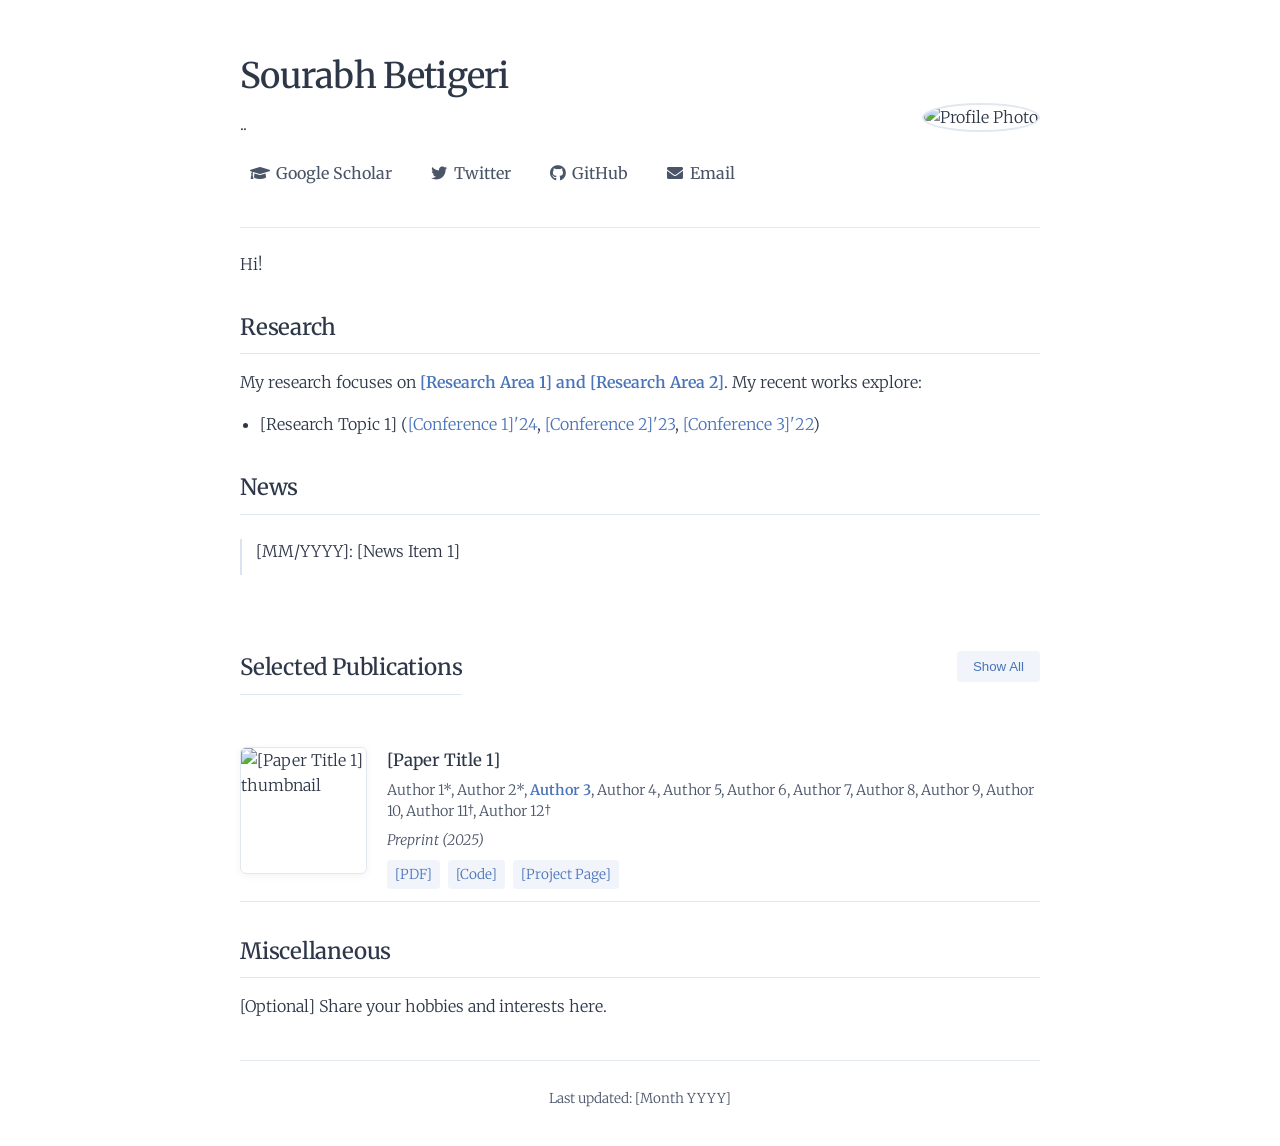
==== index.html @ 3e6705ff "Update index.html to simplify content Removed specific research topics and awards sections." ====
<!DOCTYPE html>
<html lang="en">
<head>
    <meta charset="UTF-8">
    <meta name="viewport" content="width=device-width, initial-scale=1.0">
    <meta name="description" content="Academic Homepage">
    <meta name="keywords" content="Computer Science, PhD Student, Research, Machine Learning, Robotics">
    <meta name="author" content="Anonymous">
    <meta property="og:title" content="Academic Homepage - PhD Student">
    <meta property="og:description" content="Research in computer science and related fields.">
    <meta property="og:type" content="website">
    <meta property="og:url" content="#">
    <meta name="twitter:card" content="summary">
    <meta name="twitter:creator" content="@anonymous">
    <title>Academic Homepage</title>
    <link rel="stylesheet" href="https://fonts.googleapis.com/css2?family=Merriweather:wght@300;400;500;600&display=swap">
    <link rel="stylesheet" href="https://cdnjs.cloudflare.com/ajax/libs/font-awesome/5.15.3/css/all.min.css">
    <link rel="stylesheet" href="styles.css">
</head>
<body id="top">
    <header>
        <div class="header-content">
            <h1>Sourabh Betigeri</h1>
            <p> .. </p>
            <div class="social-links-header">
                <a href="#"><i class="fas fa-graduation-cap"></i>Google Scholar</a>
                <a href="#"><i class="fab fa-twitter"></i>Twitter</a>
                <a href="#"><i class="fab fa-github"></i>GitHub</a>
                <a href="mailto:email@university.edu"><i class="fas fa-envelope"></i>Email</a>
            </div>
        </div>
        <div class="header-image">
            <img src="images/profile.jpg" alt="Profile Photo">
        </div>
    </header>

    <main>
        <section id="about">
            <p>Hi!</p>
        </section>

        <section id="research">
            <h2>Research</h2>
            <p>My research focuses on <strong>[Research Area 1] and [Research Area 2]</strong>. My recent works explore:</p>
            <ul>
                <li>[Research Topic 1] (<a href="#">[Conference 1]'24</a>, <a href="#">[Conference 2]'23</a>, <a href="#">[Conference 3]'22</a>)</li>
            </ul>
        </section>

        <section id="news">
            <h2>News</h2>
            <div class="news-container">
                <ul class="news-list">
                    <li>[MM/YYYY]: [News Item 1]</li>
                </ul>
            </div>
        </section>

        <section id="publications">
            <div class="publications-header">
                <h2 id="toggle-header">Selected Publications</h2>
                <button id="toggle-publications" class="toggle-publications">Show All</button>
            </div>
            <div id="publications-container">
                <!-- Publications will be dynamically loaded here -->
            </div>
        </section>

            </div>
        </section>

        <section id="miscellaneous">
            <h2>Miscellaneous</h2>
            <div class="misc-item">
                <p>[Optional] Share your hobbies and interests here.</p>
            </div>
        </section>
    </main>

    <footer>
        <p>Last updated: [Month YYYY] </p>
    </footer>

    <div id="imageModal" class="modal">
        <span class="modal-close" onclick="closeModal()">&times;</span>
        <img class="modal-content" id="modalImage">
    </div>
    <script src="scripts.js"></script>
</body>
</html>
---- styles.css ----
:root {
  --bg-color: #fff;
  --text-color: #2d3748;
  --text-secondary: #4a5568;
  --accent-color: #4a74b9;
  --accent-hover: #3a5c9e;
  --border-color: #e2e8f0;
  --shadow-color: rgba(0,0,0,0.05);
  --animation-offset: 3px;
  --transition-time: 0.3s;
}

body {
  font-family: 'Merriweather', Georgia, 'Times New Roman', serif;
  line-height: 1.6;
  max-width: 800px;
  margin: 0 auto;
  padding: 1.5rem;
  color: var(--text-color);
  background-color: var(--bg-color);
  font-weight: 300;
}

header {
  margin-bottom: 1.5rem;
  border-bottom: 1px solid var(--border-color);
  padding-bottom: 1rem;
  display: flex;
  align-items: center;
  justify-content: space-between;
}

.header-content {
  flex: 1;
}

.header-image img {
  width: 130px;
  height: 130px;
  object-fit: cover;
  border-radius: 50%;
  border: 2px solid var(--border-color);
  transition: transform var(--transition-time) ease, box-shadow var(--transition-time) ease;
}

.header-image img:hover {
  transform: scale(1.02);
  box-shadow: 0 5px 15px var(--shadow-color);
}

h1 {
  font-size: 2.2rem;
  font-weight: 500;
  margin-bottom: 0.25rem;
  letter-spacing: -0.02em;
}

h2 {
  font-size: 1.4rem;
  font-weight: 500;
  margin: 1.75rem 0 1rem;
  padding-bottom: 0.5rem;
  border-bottom: 1px solid var(--border-color);
  letter-spacing: -0.01em;
}

/* Navigation */
nav {
  margin-top: 1.5rem;
}

nav ul {
  list-style: none;
  padding: 0;
  display: flex;
  flex-wrap: wrap;
  gap: 1.25rem;
}

nav a, .social-links-header a {
  text-decoration: none;
  color: var(--text-secondary);
  transition: all var(--transition-time) ease;
  font-weight: 400;
  padding: 0.3rem 0.6rem;
  border-radius: 4px;
}

nav a:hover, .social-links-header a:hover {
  color: var(--accent-color);
  background-color: rgba(74, 116, 185, 0.08);
  transform: translateX(var(--animation-offset));
}

.social-links-header {
  display: flex;
  gap: 1.25rem;
  margin: 1.2rem 0;
}

.social-links-header a i {
  margin-right: 0.4rem;
}

/* Unified animation for elements (not sections) */
.publication-item, .award-item, .service-category, .misc-item, .news-list li {
  transition: transform var(--transition-time) ease;
}

.publication-item:hover, .award-item:hover, 
.service-category:hover, .misc-item:hover, .news-list li:hover {
  transform: translateX(var(--animation-offset));
}

/* Section animation */
@keyframes fadeIn {
  from {
    opacity: 0;
    transform: translateX(var(--animation-offset));
  }
  to {
    opacity: 1;
    transform: translateX(0);
  }
}

section {
  margin-bottom: 2rem;
  scroll-margin-top: 1rem;
  animation: fadeIn 0.8s ease-out;
  width: 100%;
}

/* Publication styles */
.publications-header {
  display: flex;
  justify-content: space-between;
  align-items: center;
  margin-bottom: 1.5rem;
}

.toggle-publications {
  background-color: rgba(74, 116, 185, 0.08);
  color: var(--accent-color);
  border: none;
  padding: 0.5rem 1rem;
  border-radius: 4px;
  cursor: pointer;
  font-weight: 500;
  transition: all var(--transition-time) ease;
}

.toggle-publications:hover {
  background-color: var(--accent-color);
  color: white;
}

.publication-item {
  margin-bottom: 1.5rem;
  padding: 0.75rem 0;
  border-bottom: 1px solid var(--border-color);
  display: flex;
  gap: 1.25rem;
}

.pub-thumbnail {
  width: 125px;
  height: 125px;
  flex-shrink: 0;
  border: 1px solid var(--border-color);
  overflow: hidden;
  cursor: pointer;
  position: relative;
  border-radius: 6px;
  box-shadow: 0 2px 8px var(--shadow-color);
}

.pub-thumbnail img {
  width: 100%;
  height: 100%;
  object-fit: cover;
  transition: transform var(--transition-time) ease;
}

.pub-thumbnail:hover img {
  transform: scale(1.08);
}

.pub-content {
  flex: 1;
}

.pub-title {
  font-weight: 500;
  margin-bottom: 0.4rem;
  font-size: 1.05rem;
}

.pub-authors {
  font-size: 0.9rem;
  margin-bottom: 0.4rem;
  color: var(--text-secondary);
  line-height: 1.5;
}

.highlight-name {
  font-weight: 600;
  color: var(--accent-color);
}

.pub-venue-container {
  display: flex;
  flex-wrap: wrap;
  align-items: center;
  gap: 0.75rem;
  margin-bottom: 0.5rem;
}

.pub-venue {
  font-size: 0.9rem;
  font-style: italic;
  color: var(--text-secondary);
}

.pub-award {
  font-size: 0.85rem;
  font-weight: 500;
  color: #fff;
  background-color: var(--accent-color);
  padding: 0.15rem 0.5rem;
  border-radius: 4px;
  display: inline-block;
  box-shadow: 0 1px 3px rgba(0,0,0,0.1);
  white-space: nowrap;
  animation: pulse 2s infinite;
}

@keyframes pulse {
  0% {
    box-shadow: 0 0 0 0 rgba(74, 116, 185, 0.4);
  }
  70% {
    box-shadow: 0 0 0 6px rgba(74, 116, 185, 0);
  }
  100% {
    box-shadow: 0 0 0 0 rgba(74, 116, 185, 0);
  }
}

.pub-links {
  font-size: 0.85rem;
  display: flex;
  flex-wrap: wrap;
  gap: 0.5rem;
}

.pub-links a {
  color: var(--accent-color);
  transition: all var(--transition-time) ease;
  padding: 0.2rem 0.5rem;
  border-radius: 4px;
  background-color: rgba(74, 116, 185, 0.08);
}

.pub-links a:hover {
  color: #fff;
  background-color: var(--accent-color);
  transform: translateX(3px);
  box-shadow: 0 2px 5px rgba(74, 116, 185, 0.2);
}

/* Awards section */
.award-item {
  display: flex;
  align-items: baseline;
  margin-bottom: 0.1rem;
}

.award-year {
  font-weight: 500;
  color: var(--accent-color);
  flex: 0 0 80px;
}

.award-desc {
  flex: 1;
}

.award-desc small {
  font-size: 0.85rem;
  color: var(--text-secondary);
  margin-left: 0.5rem;
}

/* News section */
.news-container {
  max-height: 300px;
  overflow-y: auto;
  scrollbar-width: none;
  -ms-overflow-style: none;
}

.news-container::-webkit-scrollbar {
  display: none;
}

.news-list {
  padding-left: 0;
  list-style-type: none;
  margin: 0.5rem 0;
}

.news-list li {
  margin-bottom: 0.9rem;
  padding-left: 0.9rem;
  border-left: 2px solid rgba(74, 116, 185, 0.2);
  padding-bottom: 0.7rem;
}

.news-list li:hover {
  border-left-color: var(--accent-color);
}

/* Services and misc */
.service-title {
  font-weight: 500;
  margin-bottom: 0.35rem;
  color: var(--accent-color);
}

.service-category p, .misc-item p {
  margin: 0.25rem 0 0.75rem;
}

/* Footer */
footer {
  margin-top: 2.5rem;
  padding-top: 1.2rem;
  border-top: 1px solid var(--border-color);
  font-size: 0.85rem;
  color: var(--text-secondary);
  text-align: center;
}

/* Generic styles */
a {
  color: var(--accent-color);
  text-decoration: none;
  transition: color var(--transition-time) ease;
}

a:hover {
  color: var(--accent-hover);
}

em {
  font-style: italic;
  color: var(--text-secondary);
}

ul {
  padding-left: 1.25rem;
}

p {
  margin: 0.5rem 0 0.75rem;
}

strong {
  font-weight: 600;
  color: var(--accent-color);
}

/* Modal styles */
.modal {
  display: none;
  position: fixed;
  z-index: 1000;
  padding-top: 100px;
  left: 0;
  top: 0;
  width: 100%;
  height: 100%;
  overflow: auto;
  background-color: rgba(0,0,0,0.85);
  transition: opacity var(--transition-time);
  opacity: 0;
}

.modal.show {
  opacity: 1;
}

.modal-content {
  margin: auto;
  display: block;
  max-width: 85%;
  max-height: 85%;
  border-radius: 4px;
  box-shadow: 0 10px 25px rgba(0,0,0,0.3);
  animation: zoom var(--transition-time) ease-out;
}

@keyframes zoom {
  from {
    transform: scale(0.8);
    opacity: 0;
  }
  to {
    transform: scale(1);
    opacity: 1;
  }
}

.modal-close {
  position: absolute;
  top: 15px;
  right: 35px;
  color: #f1f1f1;
  font-size: 35px;
  font-weight: normal;
  cursor: pointer;
  transition: color var(--transition-time);
  opacity: 0.8;
}

.modal-close:hover {
  color: #fff;
  opacity: 1;
  transform: scale(1.1);
}

/* Responsive design fixes */
@media (max-width: 768px) {
  /* Make header stack vertically on mobile */
  header {
    flex-direction: column-reverse;
    align-items: center;
    text-align: center;
    gap: 1rem;
  }

  /* Center social links on mobile */
  .social-links-header {
    flex-wrap: wrap;
    justify-content: center;
  }

  /* Disable right-moving hover animations on mobile */
  .publication-item:hover, .award-item:hover, 
  .service-category:hover, .misc-item:hover, .news-list li:hover,
  nav a:hover, .social-links-header a:hover, .pub-links a:hover {
    transform: none !important;
  }
}
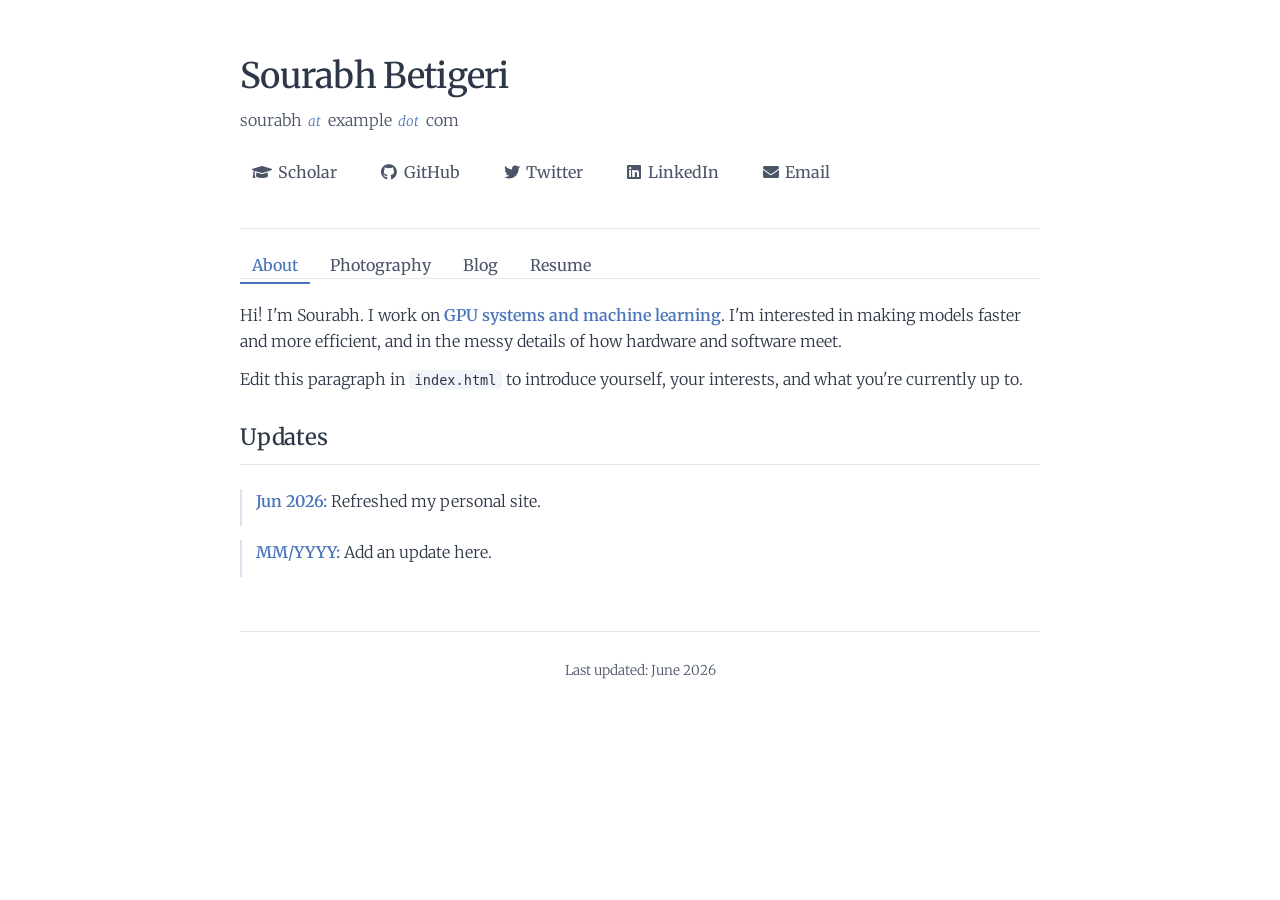
==== commit 0675b1ae: "Refine site: nav tabs, photography, blog, resume; remove research Add About/Photography/Blog/Resume " ====
--- a/index.html
+++ b/index.html
@@ -3,16 +3,16 @@
 <head>
     <meta charset="UTF-8">
     <meta name="viewport" content="width=device-width, initial-scale=1.0">
-    <meta name="description" content="Academic Homepage">
-    <meta name="keywords" content="Computer Science, PhD Student, Research, Machine Learning, Robotics">
-    <meta name="author" content="Anonymous">
-    <meta property="og:title" content="Academic Homepage - PhD Student">
-    <meta property="og:description" content="Research in computer science and related fields.">
+    <meta name="description" content="Sourabh Betigeri — personal homepage: photography, blog, and resume.">
+    <meta name="keywords" content="Sourabh Betigeri, GPU, Machine Learning, Systems, Photography">
+    <meta name="author" content="Sourabh Betigeri">
+    <meta property="og:title" content="Sourabh Betigeri">
+    <meta property="og:description" content="Photography, writing, and more.">
     <meta property="og:type" content="website">
-    <meta property="og:url" content="#">
+    <meta property="og:url" content="https://sourabhuday.github.io/">
     <meta name="twitter:card" content="summary">
-    <meta name="twitter:creator" content="@anonymous">
-    <title>Academic Homepage</title>
+    <title>Sourabh Betigeri</title>
+    <link rel="preconnect" href="https://fonts.googleapis.com">
     <link rel="stylesheet" href="https://fonts.googleapis.com/css2?family=Merriweather:wght@300;400;500;600&display=swap">
     <link rel="stylesheet" href="https://cdnjs.cloudflare.com/ajax/libs/font-awesome/5.15.3/css/all.min.css">
     <link rel="stylesheet" href="styles.css">
@@ -21,69 +21,117 @@
     <header>
         <div class="header-content">
             <h1>Sourabh Betigeri</h1>
-            <p> .. </p>
+            <p class="subtitle">sourabh <span class="at">at</span> example <span class="at">dot</span> com</p>
             <div class="social-links-header">
-                <a href="#"><i class="fas fa-graduation-cap"></i>Google Scholar</a>
-                <a href="#"><i class="fab fa-twitter"></i>Twitter</a>
-                <a href="#"><i class="fab fa-github"></i>GitHub</a>
-                <a href="mailto:email@university.edu"><i class="fas fa-envelope"></i>Email</a>
+                <a href="https://scholar.google.com/" target="_blank" rel="noopener"><i class="fas fa-graduation-cap"></i>Scholar</a>
+                <a href="https://github.com/sourabhuday" target="_blank" rel="noopener"><i class="fab fa-github"></i>GitHub</a>
+                <a href="https://twitter.com/" target="_blank" rel="noopener"><i class="fab fa-twitter"></i>Twitter</a>
+                <a href="https://www.linkedin.com/" target="_blank" rel="noopener"><i class="fab fa-linkedin"></i>LinkedIn</a>
+                <a href="mailto:sourabh@example.com"><i class="fas fa-envelope"></i>Email</a>
             </div>
         </div>
         <div class="header-image">
-            <img src="images/profile.jpg" alt="Profile Photo">
+            <img src="images/profile.jpg" alt="Sourabh Betigeri" onerror="this.style.display='none'">
         </div>
     </header>
 
+    <nav>
+        <ul>
+            <li><a href="#about" class="nav-link active" data-tab="about">About</a></li>
+            <li><a href="#photography" class="nav-link" data-tab="photography">Photography</a></li>
+            <li><a href="#blog" class="nav-link" data-tab="blog">Blog</a></li>
+            <li><a href="#resume" class="nav-link" data-tab="resume">Resume</a></li>
+        </ul>
+    </nav>
+
     <main>
-        <section id="about">
-            <p>Hi!</p>
-        </section>
+        <!-- ABOUT -->
+        <section id="about" class="tab-panel active">
+            <p>Hi! I'm Sourabh. I work on <strong>GPU systems and machine learning</strong>. I'm
+            interested in making models faster and more efficient, and in the messy details
+            of how hardware and software meet.</p>
+            <p>Edit this paragraph in <code>index.html</code> to introduce yourself, your interests,
+            and what you're currently up to.</p>
 
-        <section id="research">
-            <h2>Research</h2>
-            <p>My research focuses on <strong>[Research Area 1] and [Research Area 2]</strong>. My recent works explore:</p>
-            <ul>
-                <li>[Research Topic 1] (<a href="#">[Conference 1]'24</a>, <a href="#">[Conference 2]'23</a>, <a href="#">[Conference 3]'22</a>)</li>
-            </ul>
-        </section>
-
-        <section id="news">
-            <h2>News</h2>
+            <h2>Updates</h2>
             <div class="news-container">
                 <ul class="news-list">
-                    <li>[MM/YYYY]: [News Item 1]</li>
+                    <li><strong>Jun 2026:</strong> Refreshed my personal site.</li>
+                    <li><strong>MM/YYYY:</strong> Add an update here.</li>
                 </ul>
             </div>
         </section>
 
-        <section id="publications">
-            <div class="publications-header">
-                <h2 id="toggle-header">Selected Publications</h2>
-                <button id="toggle-publications" class="toggle-publications">Show All</button>
-            </div>
-            <div id="publications-container">
-                <!-- Publications will be dynamically loaded here -->
+        <!-- PHOTOGRAPHY -->
+        <section id="photography" class="tab-panel">
+            <h2>Photography</h2>
+            <p>A few photos I've taken. Drop your images in <code>images/photos/</code> and list
+            them in <code>photos.json</code>.</p>
+            <div id="photo-grid" class="photo-grid">
+                <!-- Photos loaded dynamically from photos.json -->
             </div>
         </section>
 
+        <!-- BLOG -->
+        <section id="blog" class="tab-panel">
+            <h2>Blog</h2>
+            <p>Notes and writing. Add posts in <code>blog.json</code>.</p>
+            <div id="blog-list" class="blog-list">
+                <!-- Blog posts loaded dynamically from blog.json -->
             </div>
         </section>
 
-        <section id="miscellaneous">
-            <h2>Miscellaneous</h2>
-            <div class="misc-item">
-                <p>[Optional] Share your hobbies and interests here.</p>
+        <!-- RESUME -->
+        <section id="resume" class="tab-panel">
+            <div class="publications-header">
+                <h2>Resume</h2>
+                <a class="toggle-publications" href="files/resume.pdf" target="_blank" rel="noopener">
+                    <i class="fas fa-file-pdf"></i>&nbsp;Download PDF
+                </a>
+            </div>
+
+            <h3 class="resume-section-title">Education</h3>
+            <div class="resume-item">
+                <div class="resume-row">
+                    <span class="resume-role">B.S. in Computer Science</span>
+                    <span class="resume-date">20XX – 20XX</span>
+                </div>
+                <div class="resume-org">University Name</div>
+                <p class="resume-desc">Relevant coursework, honors, or a one-line description.</p>
+            </div>
+
+            <h3 class="resume-section-title">Experience</h3>
+            <div class="resume-item">
+                <div class="resume-row">
+                    <span class="resume-role">Role / Title</span>
+                    <span class="resume-date">Mon 20XX – Present</span>
+                </div>
+                <div class="resume-org">Company / Lab</div>
+                <ul class="resume-bullets">
+                    <li>What you built or researched, and the impact.</li>
+                    <li>Another notable contribution.</li>
+                </ul>
+            </div>
+
+            <h3 class="resume-section-title">Skills</h3>
+            <div class="resume-skills">
+                <span class="skill-tag">CUDA</span>
+                <span class="skill-tag">PyTorch</span>
+                <span class="skill-tag">Python</span>
+                <span class="skill-tag">C++</span>
+                <span class="skill-tag">Triton</span>
             </div>
         </section>
     </main>
 
     <footer>
-        <p>Last updated: [Month YYYY] </p>
+        <p>Last updated: June 2026</p>
     </footer>
 
     <div id="imageModal" class="modal">
         <span class="modal-close" onclick="closeModal()">&times;</span>
         <img class="modal-content" id="modalImage">
+        <div id="modalCaption" class="modal-caption"></div>
     </div>
     <script src="scripts.js"></script>
 </body>
--- a/styles.css
+++ b/styles.css
@@ -64,17 +64,36 @@
   letter-spacing: -0.01em;
 }
 
+.subtitle {
+  color: var(--text-secondary);
+  font-size: 1rem;
+  margin: 0.1rem 0 0.4rem;
+}
+
+.subtitle .at {
+  font-style: italic;
+  font-size: 0.85em;
+  color: var(--accent-color);
+  margin: 0 0.15rem;
+}
+
 /* Navigation */
 nav {
-  margin-top: 1.5rem;
+  margin: 0.5rem 0 1.5rem;
+  border-bottom: 1px solid var(--border-color);
+  position: sticky;
+  top: 0;
+  background-color: var(--bg-color);
+  z-index: 50;
 }
 
 nav ul {
   list-style: none;
   padding: 0;
+  margin: 0;
   display: flex;
   flex-wrap: wrap;
-  gap: 1.25rem;
+  gap: 0.5rem;
 }
 
 nav a, .social-links-header a {
@@ -82,14 +101,40 @@
   color: var(--text-secondary);
   transition: all var(--transition-time) ease;
   font-weight: 400;
-  padding: 0.3rem 0.6rem;
+  padding: 0.45rem 0.75rem;
   border-radius: 4px;
 }
 
-nav a:hover, .social-links-header a:hover {
+.social-links-header a:hover {
   color: var(--accent-color);
   background-color: rgba(74, 116, 185, 0.08);
   transform: translateX(var(--animation-offset));
+}
+
+nav a.nav-link {
+  border-bottom: 2px solid transparent;
+  border-radius: 4px 4px 0 0;
+}
+
+nav a.nav-link:hover {
+  color: var(--accent-color);
+  background-color: rgba(74, 116, 185, 0.08);
+}
+
+nav a.nav-link.active {
+  color: var(--accent-color);
+  font-weight: 500;
+  border-bottom-color: var(--accent-color);
+}
+
+/* Tab panels */
+.tab-panel {
+  display: none;
+}
+
+.tab-panel.active {
+  display: block;
+  animation: fadeIn 0.5s ease-out;
 }
 
 .social-links-header {
@@ -430,6 +475,183 @@
   transform: scale(1.1);
 }
 
+/* Photography grid */
+.photo-grid {
+  display: grid;
+  grid-template-columns: repeat(auto-fill, minmax(180px, 1fr));
+  gap: 0.75rem;
+  margin-top: 1.25rem;
+}
+
+.photo-item {
+  position: relative;
+  overflow: hidden;
+  border-radius: 6px;
+  cursor: pointer;
+  aspect-ratio: 1 / 1;
+  box-shadow: 0 2px 8px var(--shadow-color);
+  border: 1px solid var(--border-color);
+}
+
+.photo-item img {
+  width: 100%;
+  height: 100%;
+  object-fit: cover;
+  transition: transform var(--transition-time) ease;
+  display: block;
+}
+
+.photo-item:hover img {
+  transform: scale(1.06);
+}
+
+.photo-item .photo-caption {
+  position: absolute;
+  left: 0;
+  right: 0;
+  bottom: 0;
+  padding: 0.5rem 0.6rem;
+  font-size: 0.78rem;
+  color: #fff;
+  background: linear-gradient(transparent, rgba(0,0,0,0.65));
+  opacity: 0;
+  transition: opacity var(--transition-time) ease;
+}
+
+.photo-item:hover .photo-caption {
+  opacity: 1;
+}
+
+/* Blog list */
+.blog-list {
+  margin-top: 1.25rem;
+}
+
+.blog-post {
+  padding: 1rem 0;
+  border-bottom: 1px solid var(--border-color);
+  transition: transform var(--transition-time) ease;
+}
+
+.blog-post:hover {
+  transform: translateX(var(--animation-offset));
+}
+
+.blog-post .blog-date {
+  font-size: 0.82rem;
+  color: var(--text-secondary);
+  font-style: italic;
+}
+
+.blog-post .blog-title {
+  font-size: 1.1rem;
+  font-weight: 500;
+  margin: 0.2rem 0 0.4rem;
+}
+
+.blog-post .blog-title a {
+  color: var(--text-color);
+}
+
+.blog-post .blog-title a:hover {
+  color: var(--accent-color);
+}
+
+.blog-post .blog-excerpt {
+  font-size: 0.92rem;
+  color: var(--text-secondary);
+  margin: 0;
+}
+
+/* Resume */
+.resume-section-title {
+  font-size: 1.1rem;
+  font-weight: 500;
+  color: var(--accent-color);
+  margin: 1.5rem 0 0.75rem;
+}
+
+.resume-item {
+  margin-bottom: 1.25rem;
+  padding-left: 0.9rem;
+  border-left: 2px solid rgba(74, 116, 185, 0.2);
+  transition: border-left-color var(--transition-time) ease;
+}
+
+.resume-item:hover {
+  border-left-color: var(--accent-color);
+}
+
+.resume-row {
+  display: flex;
+  justify-content: space-between;
+  flex-wrap: wrap;
+  gap: 0.5rem;
+}
+
+.resume-role {
+  font-weight: 500;
+}
+
+.resume-date {
+  font-size: 0.85rem;
+  color: var(--text-secondary);
+  font-style: italic;
+}
+
+.resume-org {
+  font-size: 0.92rem;
+  color: var(--text-secondary);
+  margin-bottom: 0.3rem;
+}
+
+.resume-desc {
+  margin: 0.2rem 0 0;
+  font-size: 0.92rem;
+}
+
+.resume-bullets {
+  margin: 0.3rem 0 0;
+  font-size: 0.92rem;
+}
+
+.resume-skills {
+  display: flex;
+  flex-wrap: wrap;
+  gap: 0.5rem;
+}
+
+.skill-tag {
+  font-size: 0.85rem;
+  padding: 0.25rem 0.65rem;
+  border-radius: 999px;
+  background-color: rgba(74, 116, 185, 0.08);
+  color: var(--accent-color);
+  border: 1px solid rgba(74, 116, 185, 0.2);
+}
+
+.modal-caption {
+  margin: 0.8rem auto;
+  display: block;
+  width: 80%;
+  max-width: 700px;
+  text-align: center;
+  color: #f1f1f1;
+  font-size: 0.9rem;
+}
+
+h3 {
+  font-weight: 500;
+}
+
+code {
+  font-family: ui-monospace, SFMono-Regular, Menlo, Consolas, monospace;
+  font-size: 0.85em;
+  background-color: rgba(74, 116, 185, 0.08);
+  padding: 0.1rem 0.35rem;
+  border-radius: 4px;
+}
+
 /* Responsive design fixes */
 @media (max-width: 768px) {
   /* Make header stack vertically on mobile */
@@ -449,7 +671,23 @@
   /* Disable right-moving hover animations on mobile */
   .publication-item:hover, .award-item:hover, 
   .service-category:hover, .misc-item:hover, .news-list li:hover,
-  nav a:hover, .social-links-header a:hover, .pub-links a:hover {
+  nav a:hover, .social-links-header a:hover, .pub-links a:hover,
+  .blog-post:hover {
     transform: none !important;
   }
-}
+
+  nav ul {
+    overflow-x: auto;
+    flex-wrap: nowrap;
+    -webkit-overflow-scrolling: touch;
+    scrollbar-width: none;
+  }
+
+  nav ul::-webkit-scrollbar {
+    display: none;
+  }
+
+  .photo-grid {
+    grid-template-columns: repeat(auto-fill, minmax(140px, 1fr));
+  }
+}
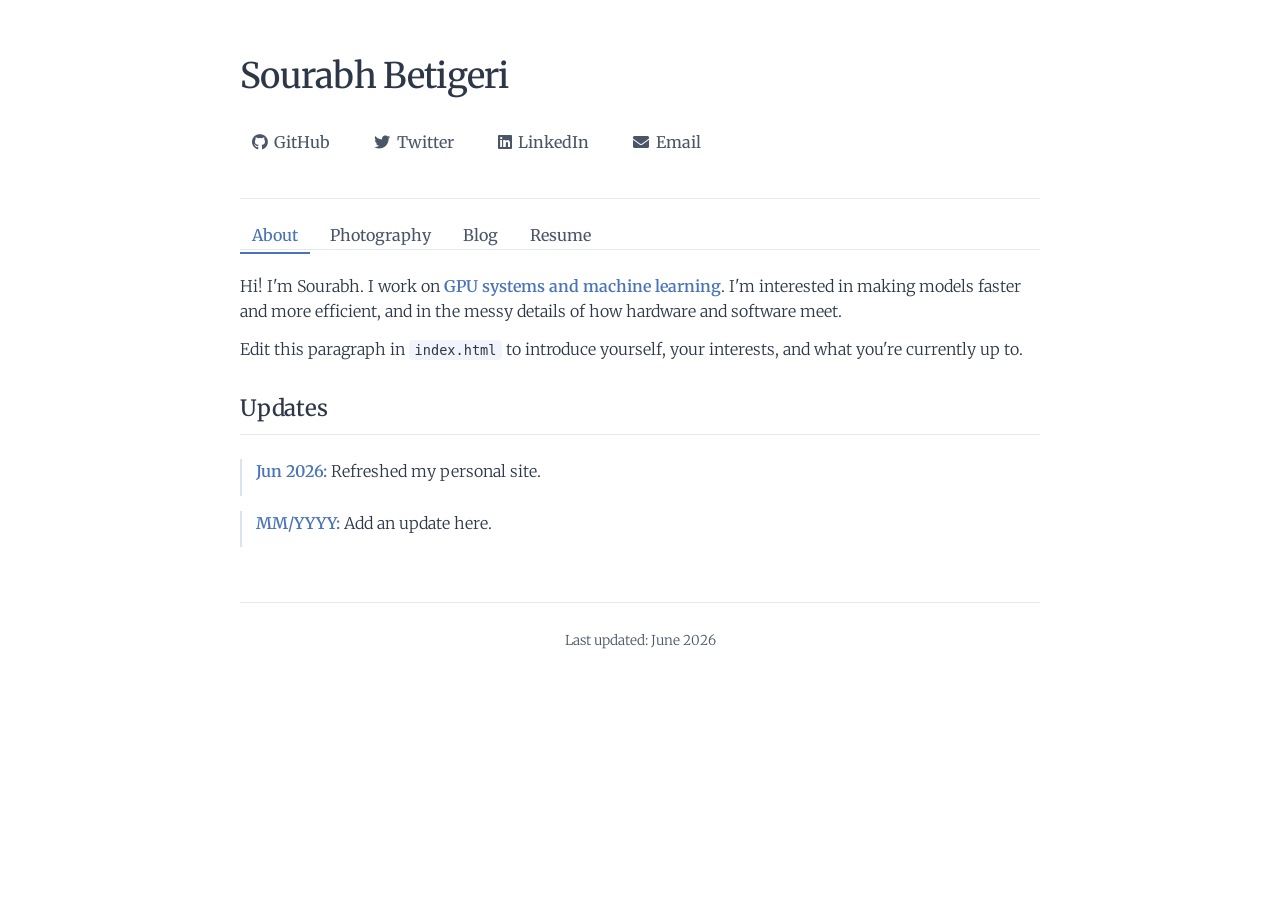
==== commit b2eaaf7c: "Remove placeholder email and Scholar link from header Co-authored-by: Cursor <cursoragent@cursor.com" ====
--- a/index.html
+++ b/index.html
@@ -21,9 +21,7 @@
     <header>
         <div class="header-content">
             <h1>Sourabh Betigeri</h1>
-            <p class="subtitle">sourabh <span class="at">at</span> example <span class="at">dot</span> com</p>
             <div class="social-links-header">
-                <a href="https://scholar.google.com/" target="_blank" rel="noopener"><i class="fas fa-graduation-cap"></i>Scholar</a>
                 <a href="https://github.com/sourabhuday" target="_blank" rel="noopener"><i class="fab fa-github"></i>GitHub</a>
                 <a href="https://twitter.com/" target="_blank" rel="noopener"><i class="fab fa-twitter"></i>Twitter</a>
                 <a href="https://www.linkedin.com/" target="_blank" rel="noopener"><i class="fab fa-linkedin"></i>LinkedIn</a>
--- a/styles.css
+++ b/styles.css
@@ -563,6 +563,119 @@
   margin: 0;
 }
 
+/* Books from around the world (blog post) */
+.post-back {
+  font-size: 0.9rem;
+  margin: 0.25rem 0 0.5rem;
+}
+
+.books-list {
+  margin-top: 1.5rem;
+}
+
+.book-entry {
+  display: flex;
+  gap: 1.1rem;
+  align-items: baseline;
+  padding: 0.9rem 0;
+  border-bottom: 1px solid var(--border-color);
+  transition: transform var(--transition-time) ease;
+}
+
+.book-entry:hover {
+  transform: translateX(var(--animation-offset));
+}
+
+.book-letter {
+  flex: 0 0 2.2rem;
+  font-size: 1.8rem;
+  font-weight: 600;
+  color: var(--accent-color);
+  line-height: 1;
+  text-align: center;
+}
+
+.book-body {
+  flex: 1;
+}
+
+.book-country {
+  font-size: 0.8rem;
+  text-transform: uppercase;
+  letter-spacing: 0.05em;
+  color: var(--text-secondary);
+  margin-bottom: 0.15rem;
+}
+
+.book-title-line {
+  font-size: 1.05rem;
+  font-weight: 500;
+}
+
+.book-note {
+  margin: 0.3rem 0 0;
+  font-size: 0.92rem;
+  color: var(--text-secondary);
+}
+
+/* Movie notes (blog post) */
+.movie-list {
+  margin: 0.25rem 0 0.5rem;
+}
+
+.movie-item {
+  padding: 0.7rem 0;
+  border-bottom: 1px solid var(--border-color);
+  padding-left: 0.9rem;
+  border-left: 2px solid rgba(74, 116, 185, 0.2);
+  margin-bottom: 0.2rem;
+  transition: border-left-color var(--transition-time) ease;
+}
+
+.movie-item:hover {
+  border-left-color: var(--accent-color);
+}
+
+.movie-head {
+  display: flex;
+  flex-wrap: wrap;
+  align-items: baseline;
+  gap: 0.5rem;
+}
+
+.movie-title {
+  font-weight: 500;
+  font-size: 1.02rem;
+}
+
+.movie-year {
+  font-size: 0.88rem;
+  color: var(--text-secondary);
+}
+
+.movie-rating {
+  font-size: 0.78rem;
+  font-weight: 500;
+  color: #fff;
+  background-color: var(--accent-color);
+  padding: 0.1rem 0.5rem;
+  border-radius: 999px;
+  margin-left: auto;
+}
+
+.movie-note {
+  margin: 0.3rem 0 0;
+  font-size: 0.92rem;
+  color: var(--text-secondary);
+}
+
+.movie-empty {
+  font-size: 0.92rem;
+  color: var(--text-secondary);
+  font-style: italic;
+  margin: 0.25rem 0 0.5rem;
+}
+
 /* Resume */
 .resume-section-title {
   font-size: 1.1rem;
@@ -672,7 +785,7 @@
   .publication-item:hover, .award-item:hover, 
   .service-category:hover, .misc-item:hover, .news-list li:hover,
   nav a:hover, .social-links-header a:hover, .pub-links a:hover,
-  .blog-post:hover {
+  .blog-post:hover, .book-entry:hover {
     transform: none !important;
   }
 
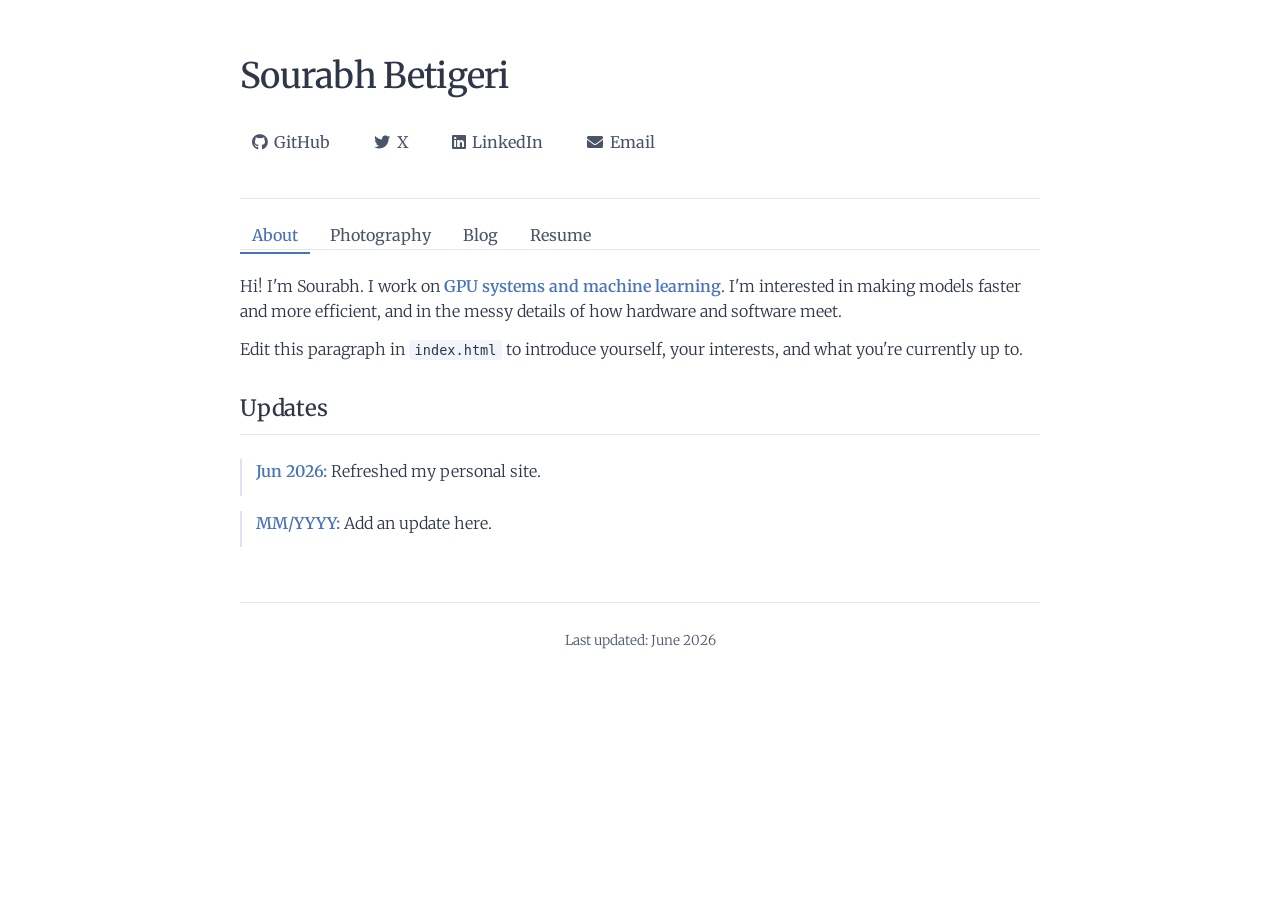
==== commit 7243151b: "Add real X and LinkedIn links to header Co-authored-by: Cursor <cursoragent@cursor.com>" ====
--- a/index.html
+++ b/index.html
@@ -23,8 +23,8 @@
             <h1>Sourabh Betigeri</h1>
             <div class="social-links-header">
                 <a href="https://github.com/sourabhuday" target="_blank" rel="noopener"><i class="fab fa-github"></i>GitHub</a>
-                <a href="https://twitter.com/" target="_blank" rel="noopener"><i class="fab fa-twitter"></i>Twitter</a>
-                <a href="https://www.linkedin.com/" target="_blank" rel="noopener"><i class="fab fa-linkedin"></i>LinkedIn</a>
+                <a href="https://x.com/amongothernews" target="_blank" rel="noopener"><i class="fab fa-twitter"></i>X</a>
+                <a href="https://www.linkedin.com/in/sourabh-betigeri/" target="_blank" rel="noopener"><i class="fab fa-linkedin"></i>LinkedIn</a>
                 <a href="mailto:sourabh@example.com"><i class="fas fa-envelope"></i>Email</a>
             </div>
         </div>
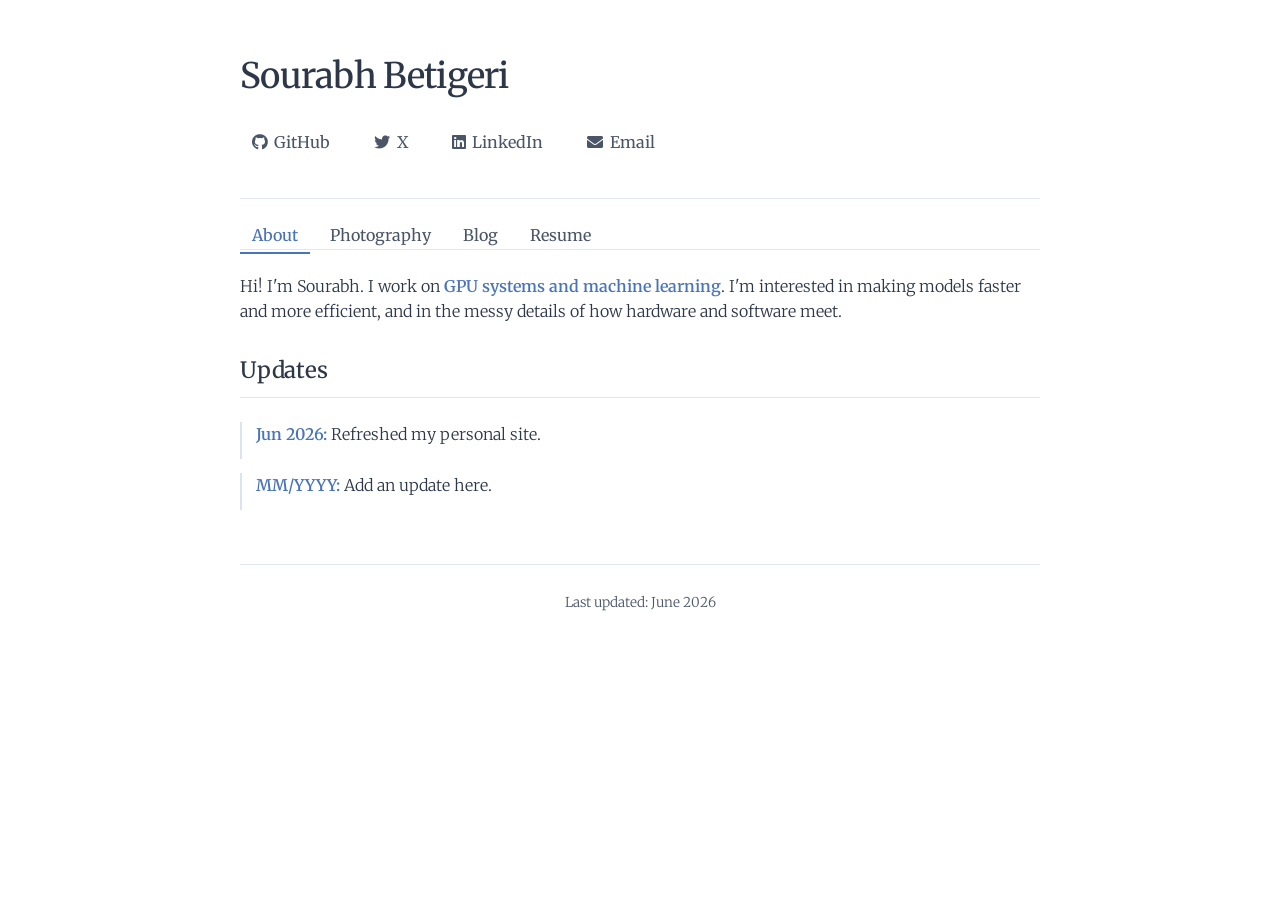
==== commit 5e15fe7a: "Update About intro and Books post date Co-authored-by: Cursor <cursoragent@cursor.com>" ====
--- a/index.html
+++ b/index.html
@@ -25,7 +25,7 @@
                 <a href="https://github.com/sourabhuday" target="_blank" rel="noopener"><i class="fab fa-github"></i>GitHub</a>
                 <a href="https://x.com/amongothernews" target="_blank" rel="noopener"><i class="fab fa-twitter"></i>X</a>
                 <a href="https://www.linkedin.com/in/sourabh-betigeri/" target="_blank" rel="noopener"><i class="fab fa-linkedin"></i>LinkedIn</a>
-                <a href="mailto:sourabh@example.com"><i class="fas fa-envelope"></i>Email</a>
+                <a href="mailto:sourabhbetigeri@gmail.com"><i class="fas fa-envelope"></i>Email</a>
             </div>
         </div>
         <div class="header-image">
@@ -48,8 +48,6 @@
             <p>Hi! I'm Sourabh. I work on <strong>GPU systems and machine learning</strong>. I'm
             interested in making models faster and more efficient, and in the messy details
             of how hardware and software meet.</p>
-            <p>Edit this paragraph in <code>index.html</code> to introduce yourself, your interests,
-            and what you're currently up to.</p>
 
             <h2>Updates</h2>
             <div class="news-container">
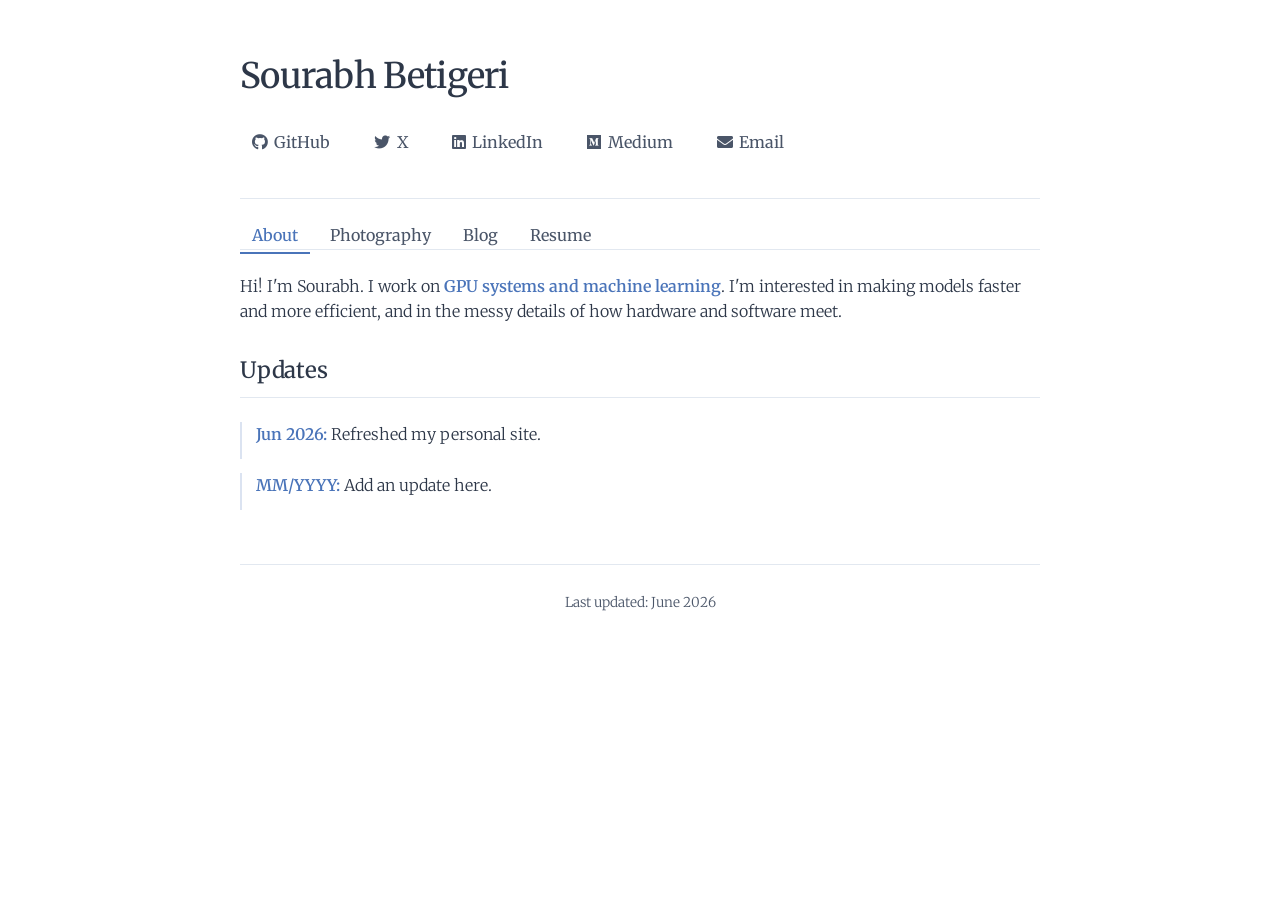
==== commit 56b2ee64: "Add Medium link to header Co-authored-by: Cursor <cursoragent@cursor.com>" ====
--- a/index.html
+++ b/index.html
@@ -25,6 +25,7 @@
                 <a href="https://github.com/sourabhuday" target="_blank" rel="noopener"><i class="fab fa-github"></i>GitHub</a>
                 <a href="https://x.com/amongothernews" target="_blank" rel="noopener"><i class="fab fa-twitter"></i>X</a>
                 <a href="https://www.linkedin.com/in/sourabh-betigeri/" target="_blank" rel="noopener"><i class="fab fa-linkedin"></i>LinkedIn</a>
+                <a href="https://medium.com/@sourabhbetigeri" target="_blank" rel="noopener"><i class="fab fa-medium"></i>Medium</a>
                 <a href="mailto:sourabhbetigeri@gmail.com"><i class="fas fa-envelope"></i>Email</a>
             </div>
         </div>
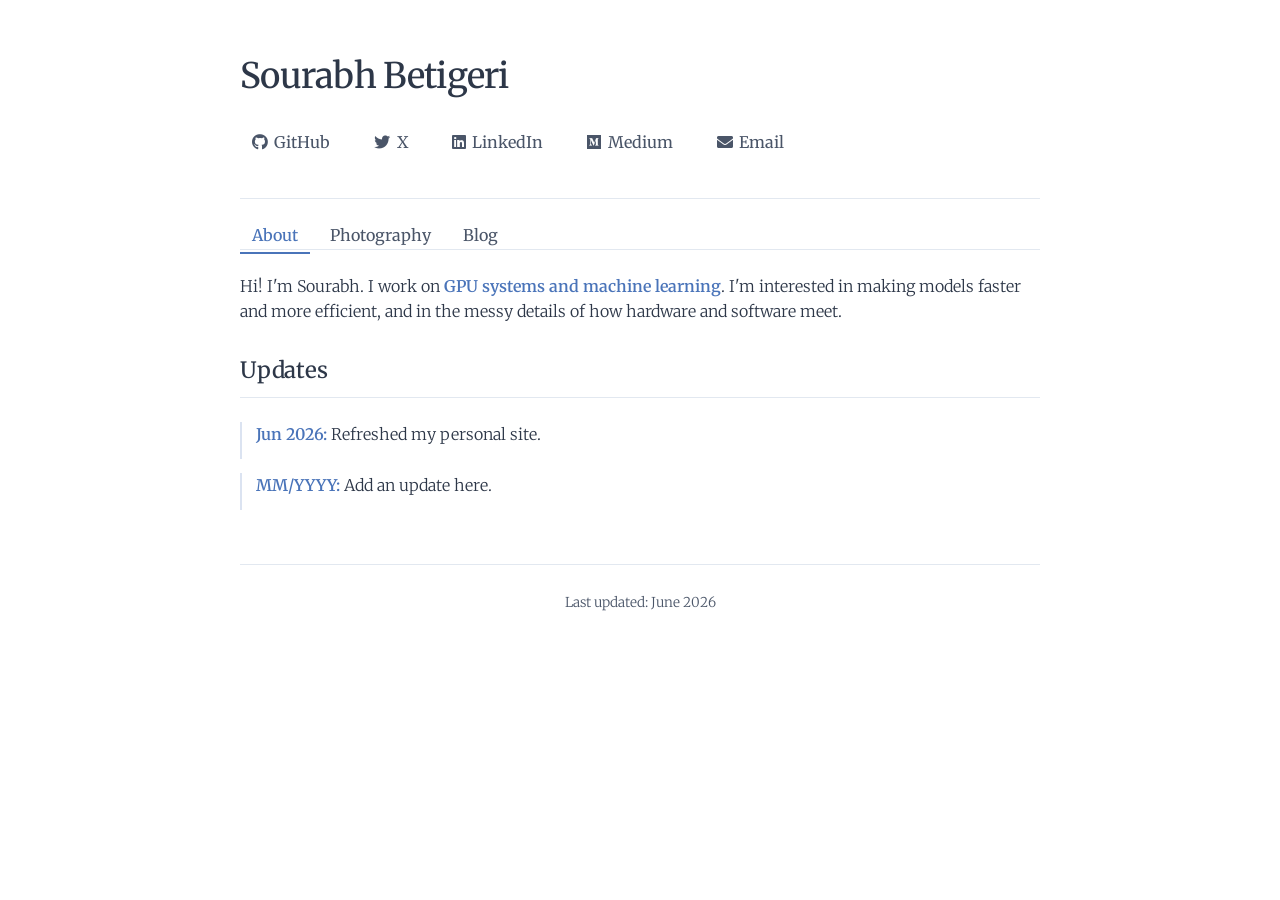
==== commit 09687e62: "Remove Resume section from site Drop the Resume nav tab and panel; update meta description and READM" ====
--- a/index.html
+++ b/index.html
@@ -3,7 +3,7 @@
 <head>
     <meta charset="UTF-8">
     <meta name="viewport" content="width=device-width, initial-scale=1.0">
-    <meta name="description" content="Sourabh Betigeri — personal homepage: photography, blog, and resume.">
+    <meta name="description" content="Sourabh Betigeri — personal homepage: photography and blog.">
     <meta name="keywords" content="Sourabh Betigeri, GPU, Machine Learning, Systems, Photography">
     <meta name="author" content="Sourabh Betigeri">
     <meta property="og:title" content="Sourabh Betigeri">
@@ -39,7 +39,6 @@
             <li><a href="#about" class="nav-link active" data-tab="about">About</a></li>
             <li><a href="#photography" class="nav-link" data-tab="photography">Photography</a></li>
             <li><a href="#blog" class="nav-link" data-tab="blog">Blog</a></li>
-            <li><a href="#resume" class="nav-link" data-tab="resume">Resume</a></li>
         </ul>
     </nav>
 
@@ -77,48 +76,6 @@
                 <!-- Blog posts loaded dynamically from blog.json -->
             </div>
         </section>
-
-        <!-- RESUME -->
-        <section id="resume" class="tab-panel">
-            <div class="publications-header">
-                <h2>Resume</h2>
-                <a class="toggle-publications" href="files/resume.pdf" target="_blank" rel="noopener">
-                    <i class="fas fa-file-pdf"></i>&nbsp;Download PDF
-                </a>
-            </div>
-
-            <h3 class="resume-section-title">Education</h3>
-            <div class="resume-item">
-                <div class="resume-row">
-                    <span class="resume-role">B.S. in Computer Science</span>
-                    <span class="resume-date">20XX – 20XX</span>
-                </div>
-                <div class="resume-org">University Name</div>
-                <p class="resume-desc">Relevant coursework, honors, or a one-line description.</p>
-            </div>
-
-            <h3 class="resume-section-title">Experience</h3>
-            <div class="resume-item">
-                <div class="resume-row">
-                    <span class="resume-role">Role / Title</span>
-                    <span class="resume-date">Mon 20XX – Present</span>
-                </div>
-                <div class="resume-org">Company / Lab</div>
-                <ul class="resume-bullets">
-                    <li>What you built or researched, and the impact.</li>
-                    <li>Another notable contribution.</li>
-                </ul>
-            </div>
-
-            <h3 class="resume-section-title">Skills</h3>
-            <div class="resume-skills">
-                <span class="skill-tag">CUDA</span>
-                <span class="skill-tag">PyTorch</span>
-                <span class="skill-tag">Python</span>
-                <span class="skill-tag">C++</span>
-                <span class="skill-tag">Triton</span>
-            </div>
-        </section>
     </main>
 
     <footer>
